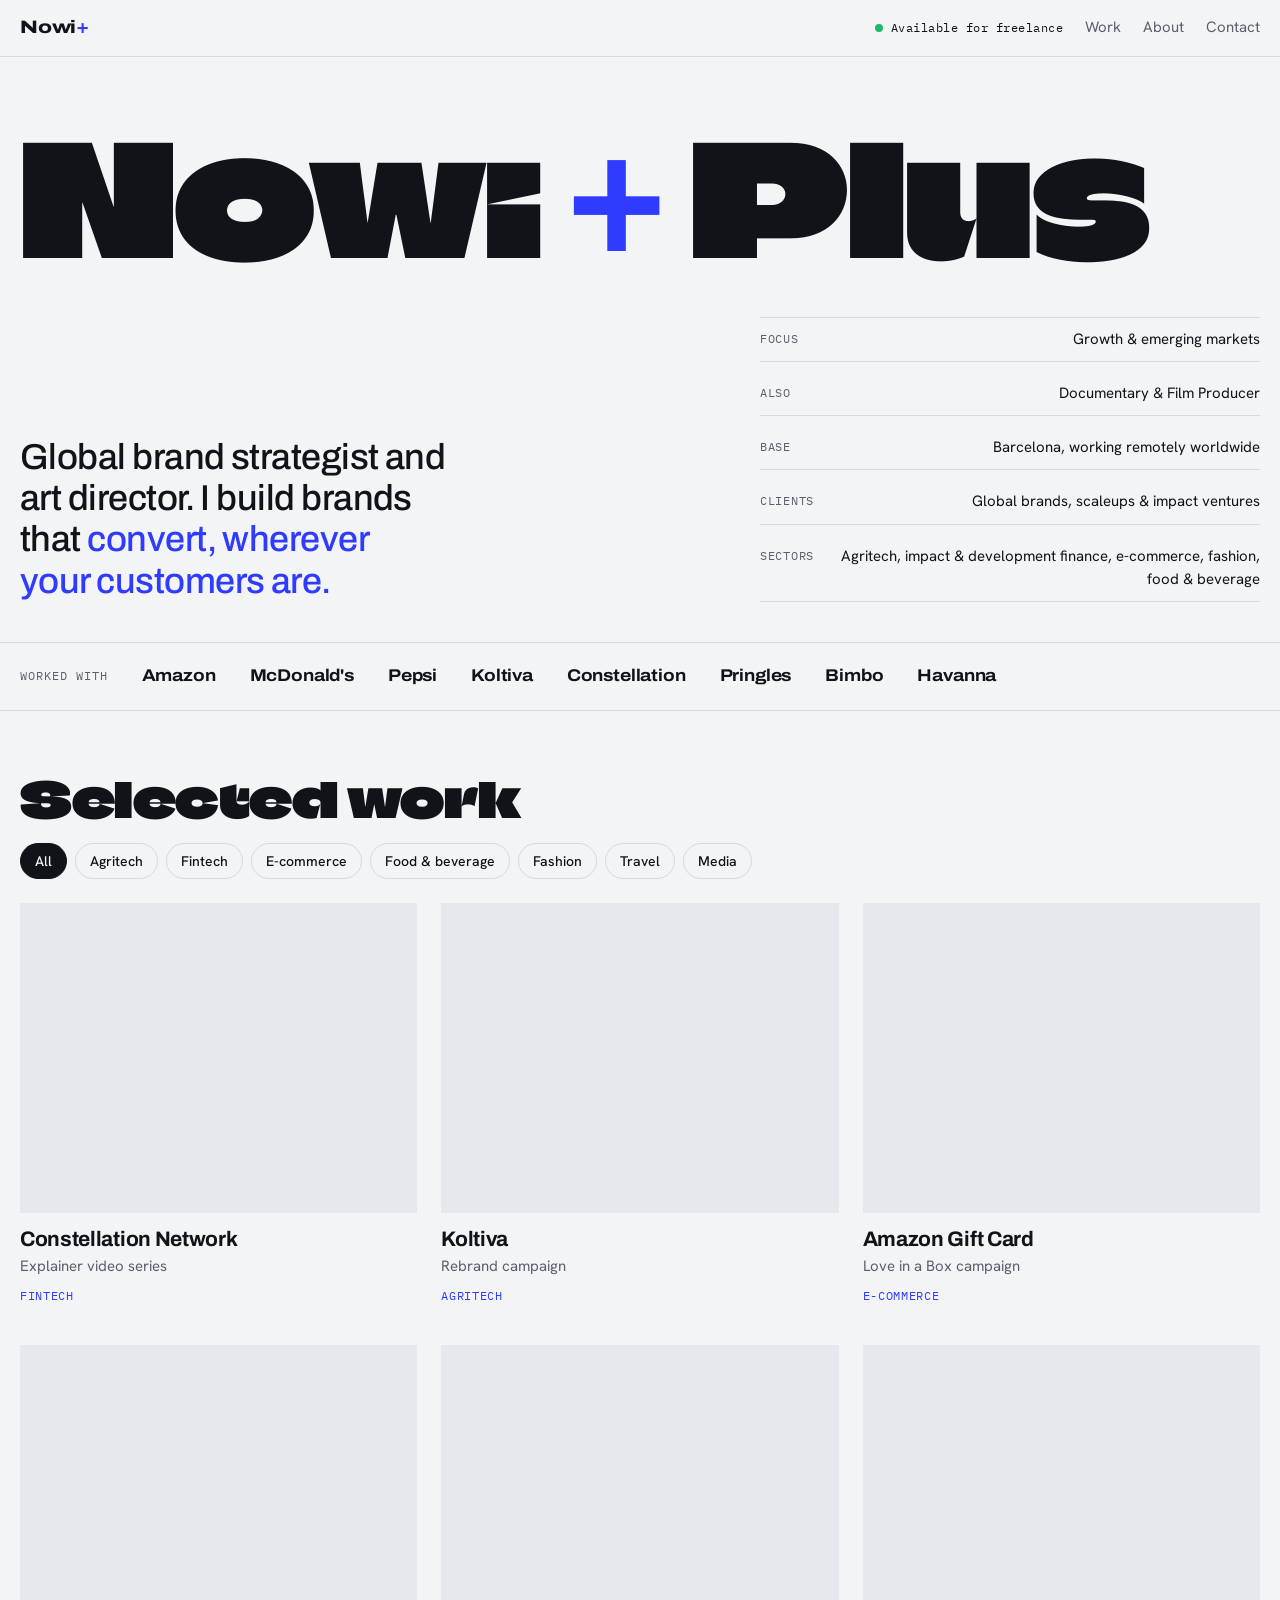
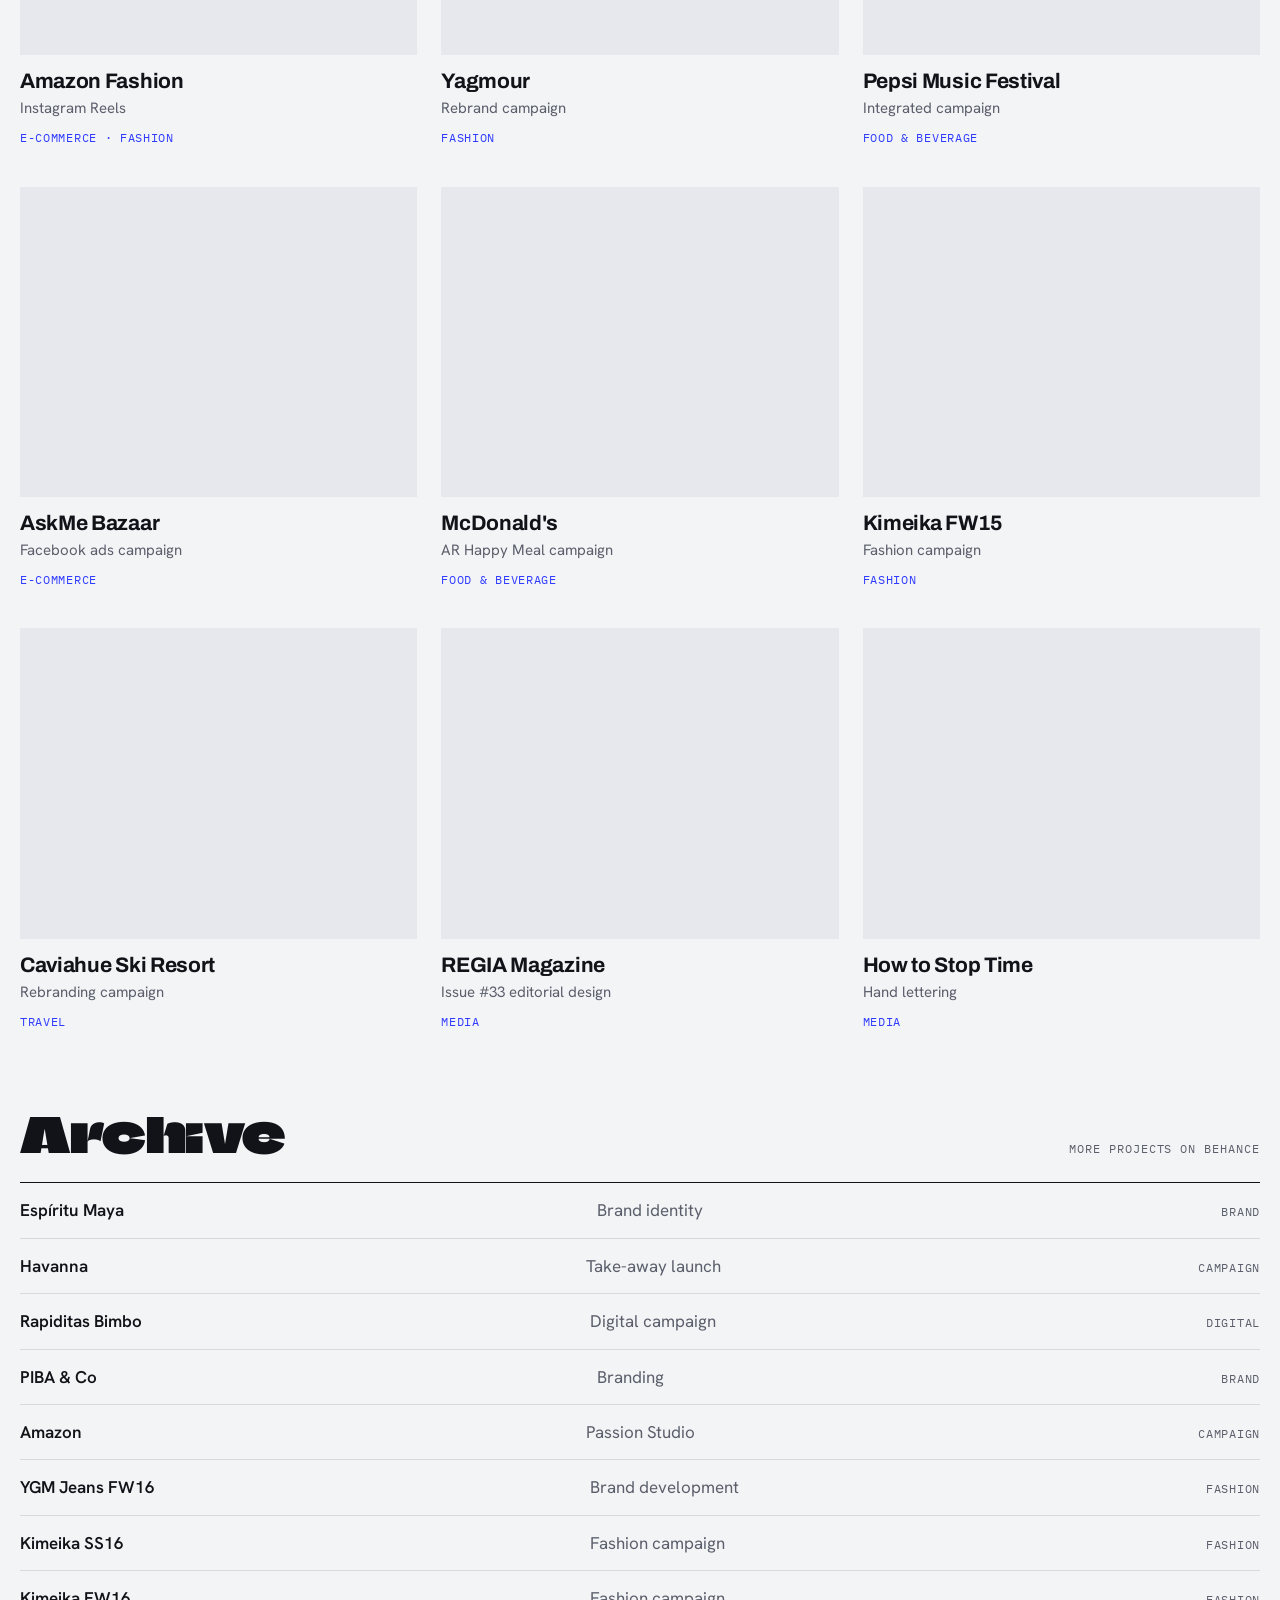
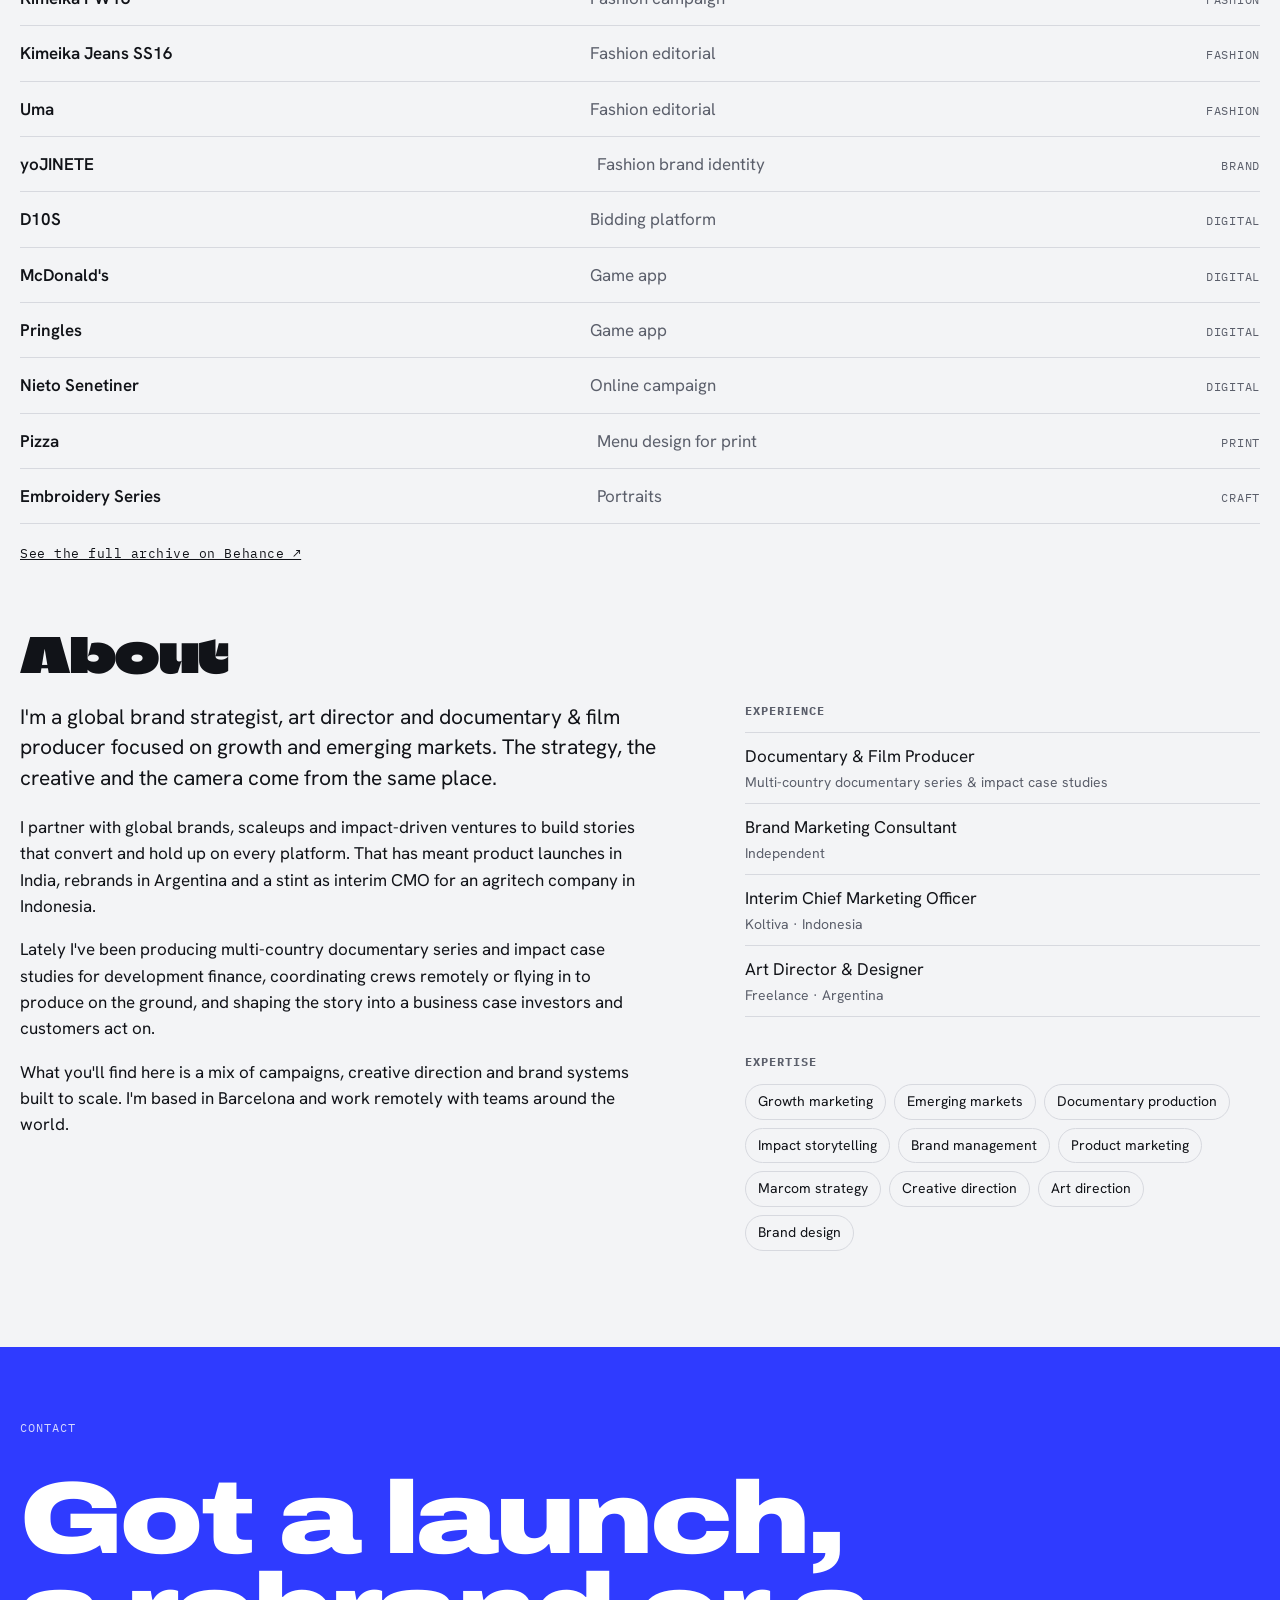
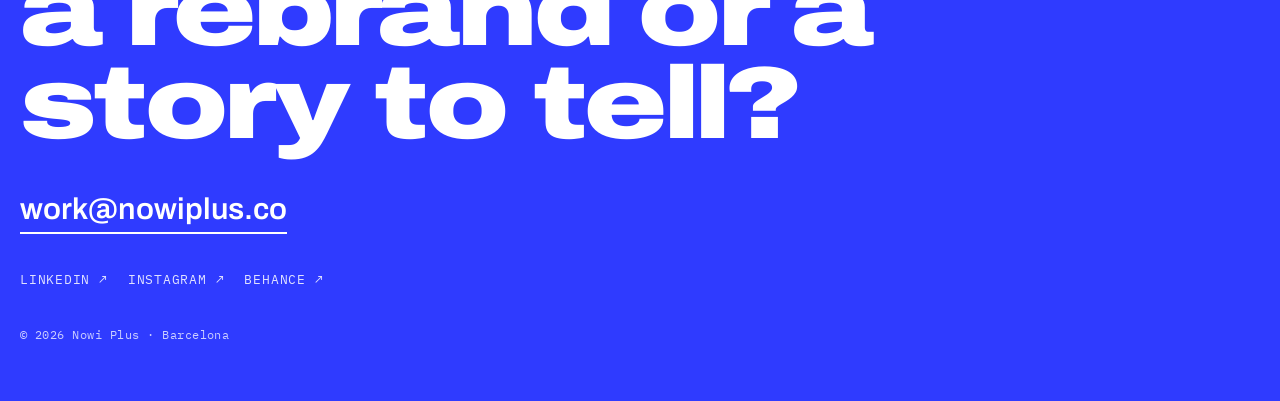
==== index.html @ 9b8ba712 "Add files via upload" ====
<!doctype html>
<html lang="en">
<head>
<meta charset="utf-8">
<meta name="viewport" content="width=device-width, initial-scale=1, viewport-fit=cover">
<title>Nowi Plus · Global Brand Strategist &amp; Art Director in Barcelona</title>
<meta name="description" content="Nowi Plus is a global brand strategist and art director based in Barcelona, building brands that convert in growth and emerging markets. Also a documentary and film producer, on location worldwide.">
<meta property="og:title" content="Nowi Plus · Global Brand Strategist &amp; Art Director">
<meta property="og:description" content="Global brand strategy and art direction. Brands that convert, wherever your customers are.">
<link rel="preconnect" href="https://fonts.googleapis.com">
<link rel="preconnect" href="https://fonts.gstatic.com" crossorigin>
<link rel="stylesheet" href="https://fonts.googleapis.com/css2?family=Archivo:wdth,wght@62..125,400..900&family=Climate+Crisis&family=Hanken+Grotesk:wght@400;500;600&family=IBM+Plex+Mono:wght@400;500&display=swap">
<style>
/* Layout: one wide column. Oversized expanded wordmark + plus sign as the single bold move; quiet grid of work below; archive as an index list. */
:root{
  --paper:#F3F4F6;
  --ink:#111318;
  --muted:#5B5F6B;
  --line:#D7D9DF;
  --tile:#E6E8ED;
  --accent:#2F3BFF;
  --on-accent:#FFFFFF;
  --f-hero:"Climate Crisis","Arial Black",Impact,sans-serif;
  --f-display:"Archivo","Arial Black",system-ui,sans-serif;
  --f-body:"Hanken Grotesk",system-ui,-apple-system,"Segoe UI",sans-serif;
  --f-mono:"IBM Plex Mono",ui-monospace,Menlo,Consolas,monospace;
  --wrap:1280px;
  color-scheme:light;
}
@media (prefers-color-scheme:dark){:root:not([data-theme="light"]){
  --paper:#0E0F13;--ink:#EDEEF2;--muted:#9A9EAA;--line:#2A2D36;--tile:#1A1C23;--accent:#8C95FF;--on-accent:#0E0F13;color-scheme:dark}}
:root[data-theme="dark"]{
  --paper:#0E0F13;--ink:#EDEEF2;--muted:#9A9EAA;--line:#2A2D36;--tile:#1A1C23;--accent:#8C95FF;--on-accent:#0E0F13;color-scheme:dark}

*{box-sizing:border-box}
html{scroll-behavior:smooth}
@media (prefers-reduced-motion:reduce){html{scroll-behavior:auto}*{transition:none!important;animation:none!important}}
body{margin:0;background:var(--paper);color:var(--ink);font-family:var(--f-body);font-size:17px;line-height:1.55;-webkit-font-smoothing:antialiased}
img{max-width:100%;display:block}
a{color:inherit}
a:focus-visible,button:focus-visible{outline:2px solid var(--accent);outline-offset:3px;border-radius:2px}
.wrap{max-width:var(--wrap);margin:0 auto;padding-left:max(20px,env(safe-area-inset-left,0px));padding-right:max(20px,env(safe-area-inset-right,0px))}
.label{font-family:var(--f-mono);font-size:12px;letter-spacing:.08em;text-transform:uppercase;color:var(--muted)}

/* header */
.top{position:sticky;top:0;z-index:20;background:var(--paper);border-bottom:1px solid var(--line)}
.top .wrap{display:flex;align-items:center;justify-content:space-between;gap:16px;padding-block:14px}
.mark{font-family:var(--f-display);font-variation-settings:"wdth" 125;font-weight:800;font-size:18px;text-decoration:none;letter-spacing:-.01em}
.mark span{color:var(--accent)}
.top nav{display:flex;gap:22px;align-items:center;font-size:15px}
.top nav a{text-decoration:none;color:var(--muted)}
.top nav a:hover{color:var(--ink)}
.avail{display:inline-flex;align-items:center;gap:8px;font-family:var(--f-mono);font-size:12px;letter-spacing:.04em;color:var(--ink)}
.avail::before{content:"";width:8px;height:8px;border-radius:50%;background:#1FB76A}
@media (max-width:640px){.top nav a.hide-s{display:none}.avail{display:none}}

/* hero */
.hero .wrap{padding-block:56px 40px;display:grid;gap:36px}
.name{margin:0;font-family:var(--f-hero);font-weight:400;line-height:.95;letter-spacing:-.01em;font-size:clamp(48px,12vw,170px);display:flex;align-items:center;flex-wrap:wrap;column-gap:.12em}
.name .plus{color:var(--accent);font-family:var(--f-display);font-variation-settings:"wdth" 100;font-weight:700;transform:translateY(-.02em);display:inline-block;font-size:1.15em}
.hero-row{display:grid;grid-template-columns:1.4fr 1fr;gap:40px;align-items:end}
.thesis{margin:0;font-family:var(--f-display);font-variation-settings:"wdth" 100;font-weight:500;font-size:clamp(24px,3vw,36px);line-height:1.15;letter-spacing:-.015em;text-wrap:balance;max-width:26ch}
.thesis em{font-style:normal;color:var(--accent)}
.facts{display:grid;gap:10px;margin:0;padding:0;list-style:none;border-top:1px solid var(--line)}
.facts li{display:flex;justify-content:space-between;gap:16px;padding-top:10px;border-bottom:1px solid var(--line);padding-bottom:10px;font-size:15px}
.facts li span:first-child{font-family:var(--f-mono);font-size:12px;letter-spacing:.06em;text-transform:uppercase;color:var(--muted);padding-top:2px}
.facts li span:last-child{text-align:right}
@media (max-width:820px){.hero-row{grid-template-columns:1fr}}

/* clients strip */
.clients{border-block:1px solid var(--line)}
.clients .wrap{display:flex;flex-wrap:wrap;gap:10px 34px;align-items:center;padding-block:20px}
.clients b{font-family:var(--f-display);font-variation-settings:"wdth" 112;font-weight:700;font-size:17px;letter-spacing:-.01em}

/* section heads */
section{scroll-margin-top:70px}
.sec-head{display:flex;justify-content:space-between;align-items:end;gap:20px;flex-wrap:wrap;padding-block:64px 24px}
.sec-head h2{margin:0;font-family:var(--f-hero);font-weight:400;font-size:clamp(28px,4.2vw,48px);letter-spacing:-.01em;line-height:1}

/* filters */
.filters{display:flex;flex-wrap:wrap;gap:8px}
.filters button{font:500 14px/1 var(--f-body);padding:10px 14px;border-radius:999px;border:1px solid var(--line);background:transparent;color:var(--ink);cursor:pointer}
.filters button:hover{border-color:var(--ink)}
.filters button[aria-pressed="true"]{background:var(--ink);color:var(--paper);border-color:var(--ink)}

/* grid */
.grid{display:grid;grid-template-columns:repeat(3,minmax(0,1fr));gap:40px 24px;padding-bottom:16px}
@media (max-width:980px){.grid{grid-template-columns:repeat(2,minmax(0,1fr))}}
@media (max-width:560px){.grid{grid-template-columns:1fr}}
.card{text-decoration:none;display:grid;gap:14px;min-width:0}
.thumb{position:relative;aspect-ratio:404/316;max-width:100%;background:var(--tile);overflow:hidden}
.thumb img{width:100%;height:100%;object-fit:cover;transition:transform .5s cubic-bezier(.2,.7,.2,1)}
.card:hover .thumb img{transform:scale(1.035)}
.thumb.noimg img{display:none}
.thumb .go{position:absolute;top:12px;right:12px;width:38px;height:38px;border-radius:50%;background:var(--accent);color:var(--on-accent);display:grid;place-items:center;font-size:22px;font-weight:600;opacity:0;transform:scale(.8);transition:opacity .25s,transform .25s}
.card:hover .go,.card:focus-visible .go{opacity:1;transform:scale(1)}
.meta{display:grid;gap:4px}
.meta .client{font-family:var(--f-display);font-variation-settings:"wdth" 100;font-weight:700;font-size:21px;letter-spacing:-.015em;line-height:1.15}
.meta .what{color:var(--muted);font-size:15px}
.meta .tags{font-family:var(--f-mono);font-size:11.5px;letter-spacing:.06em;text-transform:uppercase;color:var(--accent);margin-top:4px}

/* archive */
.archive{list-style:none;margin:0;padding:0;border-top:1px solid var(--ink)}
.archive li a{display:grid;grid-template-columns:minmax(0,1.2fr) minmax(0,1.3fr) auto;gap:16px;align-items:baseline;padding:14px 0;border-bottom:1px solid var(--line);text-decoration:none}
.archive li a:hover{color:var(--accent)}
.archive .c{font-weight:600}
.archive .w{color:var(--muted)}
.archive li a:hover .w{color:inherit}
.archive .d{font-family:var(--f-mono);font-size:12px;letter-spacing:.06em;text-transform:uppercase;color:var(--muted);text-align:right}
@media (max-width:640px){.archive li a{grid-template-columns:1fr auto}.archive .w{grid-column:1/-1;grid-row:2;font-size:15px}}
.more{display:inline-block;margin-top:20px;font-family:var(--f-mono);font-size:13px;letter-spacing:.04em}

/* about */
.about-grid{display:grid;grid-template-columns:1.3fr 1fr;gap:56px;padding-bottom:24px}
.about-grid p{margin:0 0 1em;max-width:62ch}
.about-grid p.lead{font-size:21px;line-height:1.45}
.about-grid h3{margin:0 0 12px}
.list{list-style:none;margin:0 0 36px;padding:0;border-top:1px solid var(--line)}
.list li{padding:10px 0;border-bottom:1px solid var(--line);display:grid;gap:2px}
.list li small{color:var(--muted);font-size:14px}
.chips{display:flex;flex-wrap:wrap;gap:8px;margin:0;padding:0;list-style:none}
.chips li{border:1px solid var(--line);border-radius:999px;padding:6px 12px;font-size:14px}
@media (max-width:820px){.about-grid{grid-template-columns:1fr;gap:32px}}

/* contact */
.contact{margin-top:72px;background:var(--accent);color:var(--on-accent)}
.contact .wrap{padding-block:72px 56px;display:grid;gap:36px}
.contact h2{margin:0;font-family:var(--f-display);font-variation-settings:"wdth" 125;font-weight:900;font-size:clamp(40px,8vw,112px);line-height:.9;letter-spacing:-.035em;text-wrap:balance}
.contact .row{display:flex;flex-wrap:wrap;gap:12px 28px;align-items:center}
.contact .email{font-family:var(--f-display);font-variation-settings:"wdth" 100;font-weight:600;font-size:clamp(20px,2.6vw,30px);text-decoration:none;border-bottom:2px solid currentColor;overflow-wrap:anywhere}
.contact .social{display:flex;gap:20px;flex-wrap:wrap;font-family:var(--f-mono);font-size:13px;letter-spacing:.06em;text-transform:uppercase}
.contact .social a{text-decoration:none;opacity:.85}
.contact .social a:hover{opacity:1;text-decoration:underline}
.contact small{font-family:var(--f-mono);font-size:12px;letter-spacing:.04em;opacity:.75}
</style>
</head>
<body>

<header class="top">
  <div class="wrap">
    <a class="mark" href="#">Nowi<span>+</span></a>
    <nav aria-label="Main">
      <span class="avail">Available for freelance</span>
      <a href="#work">Work</a>
      <a href="#about" class="hide-s">About</a>
      <a href="#contact">Contact</a>
    </nav>
  </div>
</header>

<main>
  <section class="hero">
    <div class="wrap">
      <h1 class="name">Nowi <span class="plus" aria-hidden="true">+</span><span>Plus</span></h1>
      <div class="hero-row">
        <p class="thesis">Global brand strategist and art director. I build brands that <em>convert, wherever your customers are.</em></p>
        <ul class="facts">
          <li><span>Focus</span><span>Growth &amp; emerging markets</span></li>
          <li><span>Also</span><span>Documentary &amp; Film Producer</span></li>
          <li><span>Base</span><span>Barcelona, working remotely worldwide</span></li>
          <li><span>Clients</span><span>Global brands, scaleups &amp; impact ventures</span></li>
          <li><span>Sectors</span><span>Agritech, impact &amp; development finance, e-commerce, fashion, food &amp; beverage</span></li>
        </ul>
      </div>
    </div>
  </section>

  <div class="clients" aria-label="Selected clients">
    <div class="wrap">
      <span class="label">Worked with</span>
      <b>Amazon</b><b>McDonald's</b><b>Pepsi</b><b>Koltiva</b><b>Constellation</b><b>Pringles</b><b>Bimbo</b><b>Havanna</b>
    </div>
  </div>

  <section id="work">
    <div class="wrap">
      <div class="sec-head">
        <h2>Selected work</h2>
        <div class="filters" role="group" aria-label="Filter projects by sector" id="filters"></div>
      </div>
      <div class="grid" id="grid"></div>

      <div class="sec-head"><h2>Archive</h2><span class="label">More projects on Behance</span></div>
      <ul class="archive" id="archive"></ul>
      <a class="more" href="https://www.behance.net/nowiplus" target="_blank" rel="noopener">See the full archive on Behance ↗</a>
    </div>
  </section>

  <section id="about">
    <div class="wrap">
      <div class="sec-head"><h2>About</h2></div>
      <div class="about-grid">
        <div>
          <p class="lead">I'm a global brand strategist, art director and documentary &amp; film producer focused on growth and emerging markets. The strategy, the creative and the camera come from the same place.</p>
          <p>I partner with global brands, scaleups and impact-driven ventures to build stories that convert and hold up on every platform. That has meant product launches in India, rebrands in Argentina and a stint as interim CMO for an agritech company in Indonesia.</p>
          <p>Lately I've been producing multi-country documentary series and impact case studies for development finance, coordinating crews remotely or flying in to produce on the ground, and shaping the story into a business case investors and customers act on.</p>
          <p>What you'll find here is a mix of campaigns, creative direction and brand systems built to scale. I'm based in Barcelona and work remotely with teams around the world.</p>
        </div>
        <div>
          <h3 class="label">Experience</h3>
          <ul class="list">
            <li>Documentary &amp; Film Producer<small>Multi-country documentary series &amp; impact case studies</small></li>
            <li>Brand Marketing Consultant<small>Independent</small></li>
            <li>Interim Chief Marketing Officer<small>Koltiva · Indonesia</small></li>
            <li>Art Director &amp; Designer<small>Freelance · Argentina</small></li>
          </ul>
          <h3 class="label">Expertise</h3>
          <ul class="chips">
            <li>Growth marketing</li><li>Emerging markets</li><li>Documentary production</li><li>Impact storytelling</li><li>Brand management</li><li>Product marketing</li><li>Marcom strategy</li><li>Creative direction</li><li>Art direction</li><li>Brand design</li>
          </ul>
        </div>
      </div>
    </div>
  </section>
</main>

<footer class="contact" id="contact">
  <div class="wrap">
    <span class="label" style="color:inherit;opacity:.8">Contact</span>
    <h2>Got a launch, a rebrand or a story to tell?</h2>
    <div class="row">
      <a class="email" href="mailto:work@nowiplus.co">work@nowiplus.co</a>
    </div>
    <div class="social">
      <a href="https://www.linkedin.com/in/nowiplus/" target="_blank" rel="noopener">LinkedIn ↗</a>
      <a href="https://instagram.com/nowiplus" target="_blank" rel="noopener">Instagram ↗</a>
      <a href="https://www.behance.net/nowiplus" target="_blank" rel="noopener">Behance ↗</a>
    </div>
    <small>© <span id="yr">2026</span> Nowi Plus · Barcelona</small>
  </div>
</footer>

<script>
// Covers are loaded from Behance's CDN. To self-host, save each image into /images and set img: "images/filename.jpg".
const CDN = "https://mir-s3-cdn-cf.behance.net/projects/";
const BH  = "https://www.behance.net/gallery/";

const featured = [
  {client:"Constellation Network", what:"Explainer video series", tags:["Fintech"], img:"dda7aa220164065.Y3JvcCw5MzYsNzMyLDM3Mywy.png", url:"220164065/Constellation-Network-Explainer-Videos"},
  {client:"Koltiva", what:"Rebrand campaign", tags:["Agritech"], img:"dc02d4214446727.Y3JvcCw4MjYsNjQ2LDUwMywyMg.png", url:"214446727/KOLTIVA-Rebrand-Campaign"},
  {client:"Amazon Gift Card", what:"Love in a Box campaign", tags:["E-commerce"], img:"50140869076147.Y3JvcCw4MDgsNjMyLDk2LDA.png", url:"69076147/Amazon-Gift-Card-Love-in-a-Box"},
  {client:"Amazon Fashion", what:"Instagram Reels", tags:["E-commerce","Fashion"], img:"e6b84775004787.Y3JvcCwxMjc4LDEwMDAsMTEwLDA.jpg", url:"75004787/Amazon-Fashion-Instagram-Reels"},
  {client:"Yagmour", what:"Rebrand campaign", tags:["Fashion"], img:"c3fba834214649.Y3JvcCwzNzM3LDI5MjUsMCww.jpg", url:"34214649/Yagmour-Rebrand-Campaign"},
  {client:"Pepsi Music Festival", what:"Integrated campaign", tags:["Food & beverage"], img:"e0906415944023.Y3JvcCw1OTQsNDY1LDE0LDc.jpg", url:"15944023/Pepsi-Music-Festival-Integrated-Campaign"},
  {client:"AskMe Bazaar", what:"Facebook ads campaign", tags:["E-commerce"], img:"87779540823755.Y3JvcCwxMDI2LDgwMywwLDkz.png", url:"40823755/AskMe-Bazaar-Facebook-Ads-Campaign"},
  {client:"McDonald's", what:"AR Happy Meal campaign", tags:["Food & beverage"], img:"5f19cf24284501.Y3JvcCw1MDEsMzkyLDAsNDk.png", url:"24284501/McDonalds-AR-Happy-Meal-Campaign"},
  {client:"Kimeika FW15", what:"Fashion campaign", tags:["Fashion"], img:"fdc05924778597.Y3JvcCw0MDQsMzE2LDAsMA.png", url:"24778597/Kimeika-FW15-Fashion-Campaign"},
  {client:"Caviahue Ski Resort", what:"Rebranding campaign", tags:["Travel"], img:"15940473.548a47460303f.png", url:"15940473/Caviahue-Ski-Resort-Rebranding-Campaign"},
  {client:"REGIA Magazine", what:"Issue #33 editorial design", tags:["Media"], img:"dcbced91714473.Y3JvcCwxMzg3LDEwODQsMCww.png", url:"91714473/REGIA-Mag-Issue-33"},
  {client:"How to Stop Time", what:"Hand lettering", tags:["Media"], img:"5dbde029119707.Y3JvcCw0MDQsMzE2LDAsMA.jpg", url:"29119707/How-to-Stop-Time-Lettering"}
];

const archive = [
  {c:"Espíritu Maya", w:"Brand identity", d:"Brand", url:"24145963/Espiritu-Maya-Brand-Identity"},
  {c:"Havanna", w:"Take-away launch", d:"Campaign", url:"15945191/Havanna-Take-away-Launch"},
  {c:"Rapiditas Bimbo", w:"Digital campaign", d:"Digital", url:"15939681/Rapiditas-Bimbo-Digital-Campaign"},
  {c:"PIBA & Co", w:"Branding", d:"Brand", url:"15991927/PIBA-Co-Branding"},
  {c:"Amazon", w:"Passion Studio", d:"Campaign", url:"75004983/Amazon-Passion-Studio"},
  {c:"YGM Jeans FW16", w:"Brand development", d:"Fashion", url:"91776673/YGM-Jeans-FW16-Brand-Development"},
  {c:"Kimeika SS16", w:"Fashion campaign", d:"Fashion", url:"91773557/Kimeika-SS16-Fashion-Campaign"},
  {c:"Kimeika FW16", w:"Fashion campaign", d:"Fashion", url:"91770305/Kimeika-FW16-Fashion-Campaign"},
  {c:"Kimeika Jeans SS16", w:"Fashion editorial", d:"Fashion", url:"91771201/Kimeika-Jeans-SS16-Fashion-Editorial"},
  {c:"Uma", w:"Fashion editorial", d:"Fashion", url:"24292869/Uma-Fashion-Editorial"},
  {c:"yoJINETE", w:"Fashion brand identity", d:"Brand", url:"13355263/yoJINETE-Fashion-Brand-Identity"},
  {c:"D10S", w:"Bidding platform", d:"Digital", url:"24140893/D10S-Bidding-Platform"},
  {c:"McDonald's", w:"Game app", d:"Digital", url:"24288673/McDonalds-Game-App"},
  {c:"Pringles", w:"Game app", d:"Digital", url:"24291385/Pringles-Game-App"},
  {c:"Nieto Senetiner", w:"Online campaign", d:"Digital", url:"15943507/Nieto-Senetiner-Online-Campaign"},
  {c:"Pizza", w:"Menu design for print", d:"Print", url:"29119297/Pizza-Menu-Design-for-Print"},
  {c:"Embroidery Series", w:"Portraits", d:"Craft", url:"5149241/Embroidery-Series-Portraits"}
];

const grid = document.getElementById("grid");
const esc = s => s.replace(/[&<>"]/g, ch => ({"&":"&amp;","<":"&lt;",">":"&gt;",'"':"&quot;"}[ch]));

function card(p){
  const a = document.createElement("a");
  a.className = "card";
  a.href = BH + p.url;
  a.target = "_blank"; a.rel = "noopener";
  a.dataset.tags = p.tags.join("|");
  const src = p.img.startsWith("images/") ? p.img : CDN + "808/" + p.img;
  a.innerHTML =
    '<div class="thumb"><img loading="lazy" alt="'+esc(p.client+" · "+p.what)+'" src="'+src+'">' +
    '<span class="go" aria-hidden="true">+</span></div>' +
    '<div class="meta"><span class="client">'+esc(p.client)+'</span><span class="what">'+esc(p.what)+'</span>' +
    '<span class="tags">'+p.tags.map(esc).join(" · ")+'</span></div>';
  const img = a.querySelector("img");
  img.addEventListener("error", () => {
    // try the smaller Behance size, then fall back to a type tile
    if (img.src.includes("/808/")) img.src = img.src.replace("/808/","/404/");
    else img.parentElement.classList.add("noimg");
  });
  return a;
}
featured.forEach(p => grid.appendChild(card(p)));

const order = ["Agritech","Fintech","E-commerce","Food & beverage","Fashion","Travel","Media"];
const cats = ["All", ...order.filter(c => featured.some(p => p.tags.includes(c)))];
const filters = document.getElementById("filters");
cats.forEach((c,i) => {
  const b = document.createElement("button");
  b.type = "button"; b.textContent = c; b.id = "f-"+c.toLowerCase().replace(/[^a-z0-9]+/g,"-");
  b.setAttribute("aria-pressed", i===0 ? "true" : "false");
  b.addEventListener("click", () => {
    filters.querySelectorAll("button").forEach(x => x.setAttribute("aria-pressed","false"));
    b.setAttribute("aria-pressed","true");
    grid.querySelectorAll(".card").forEach(el => {
      el.hidden = !(c==="All" || el.dataset.tags.split("|").includes(c));
    });
  });
  filters.appendChild(b);
});

const ul = document.getElementById("archive");
archive.forEach(p => {
  const li = document.createElement("li");
  li.innerHTML = '<a href="'+BH+p.url+'" target="_blank" rel="noopener"><span class="c">'+esc(p.c)+'</span><span class="w">'+esc(p.w)+'</span><span class="d">'+esc(p.d)+'</span></a>';
  ul.appendChild(li);
});

document.getElementById("yr").textContent = new Date().getFullYear();
</script>
</body>
</html>
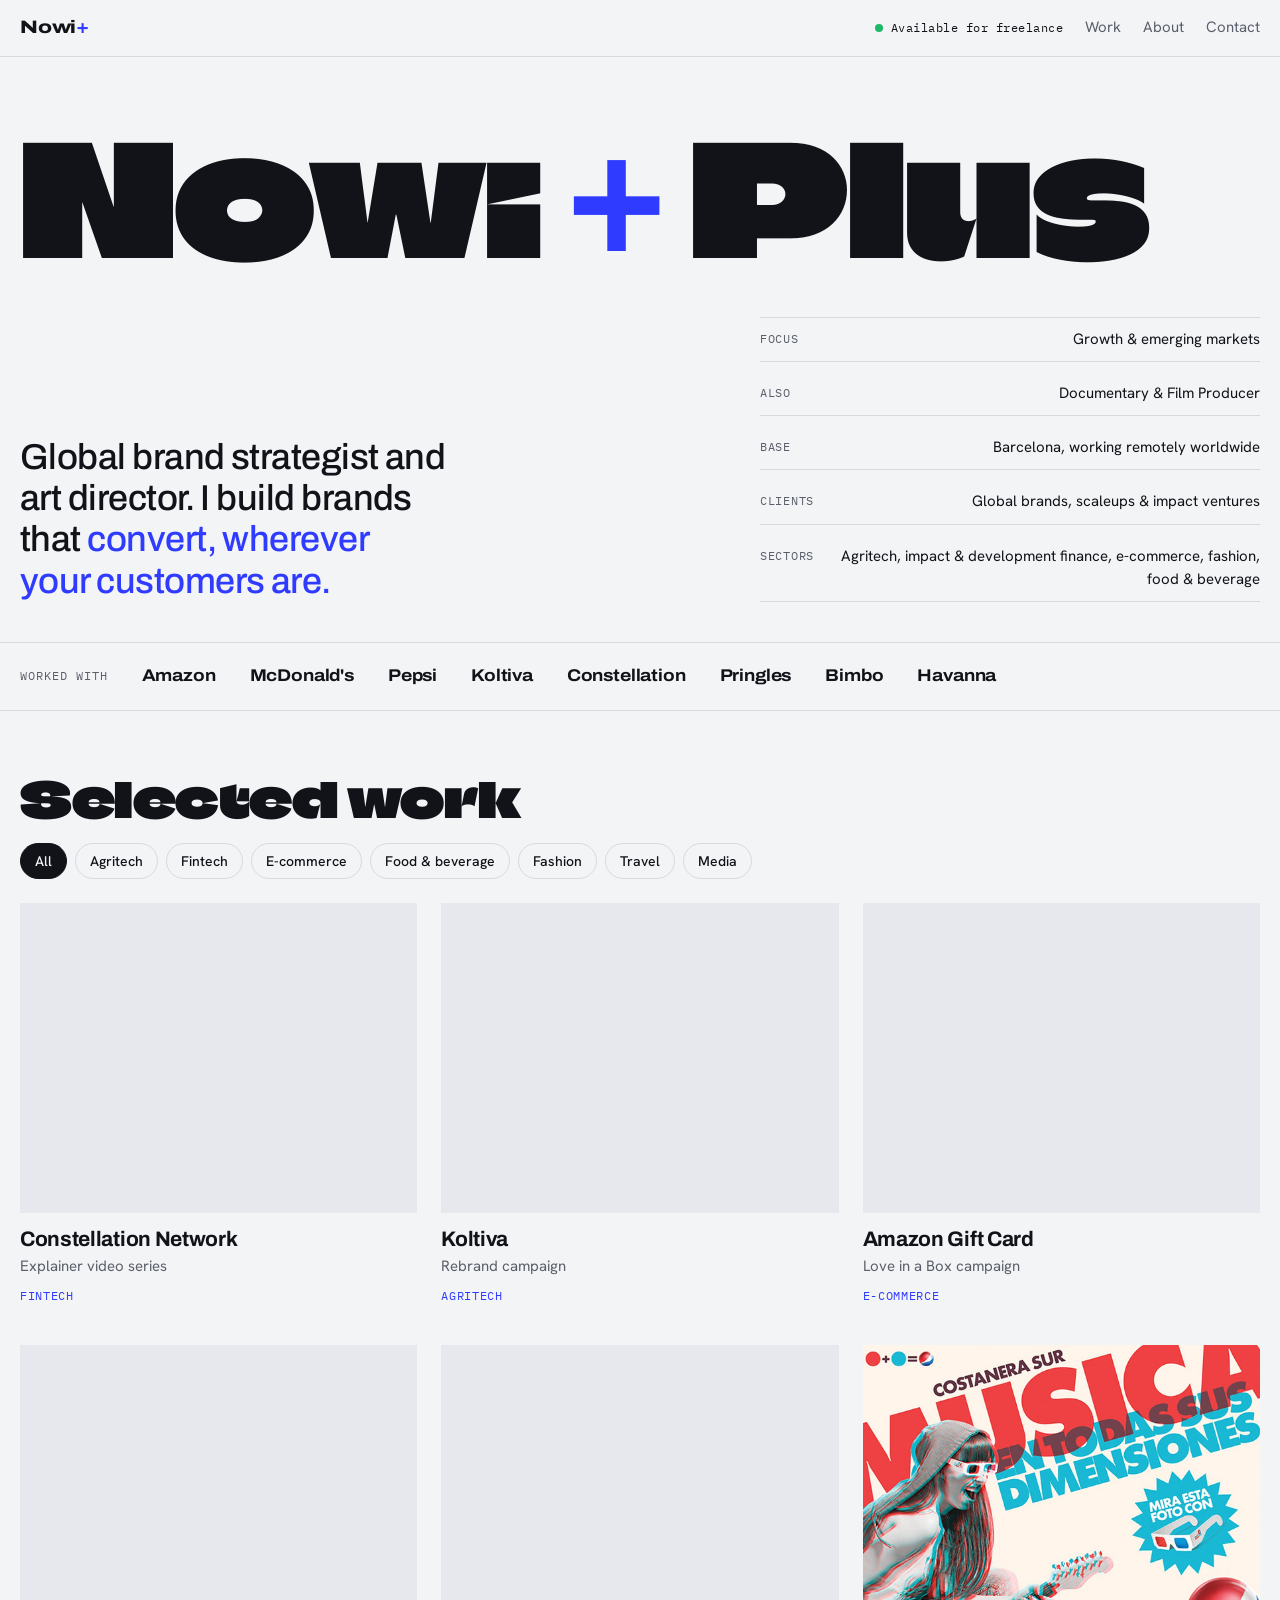
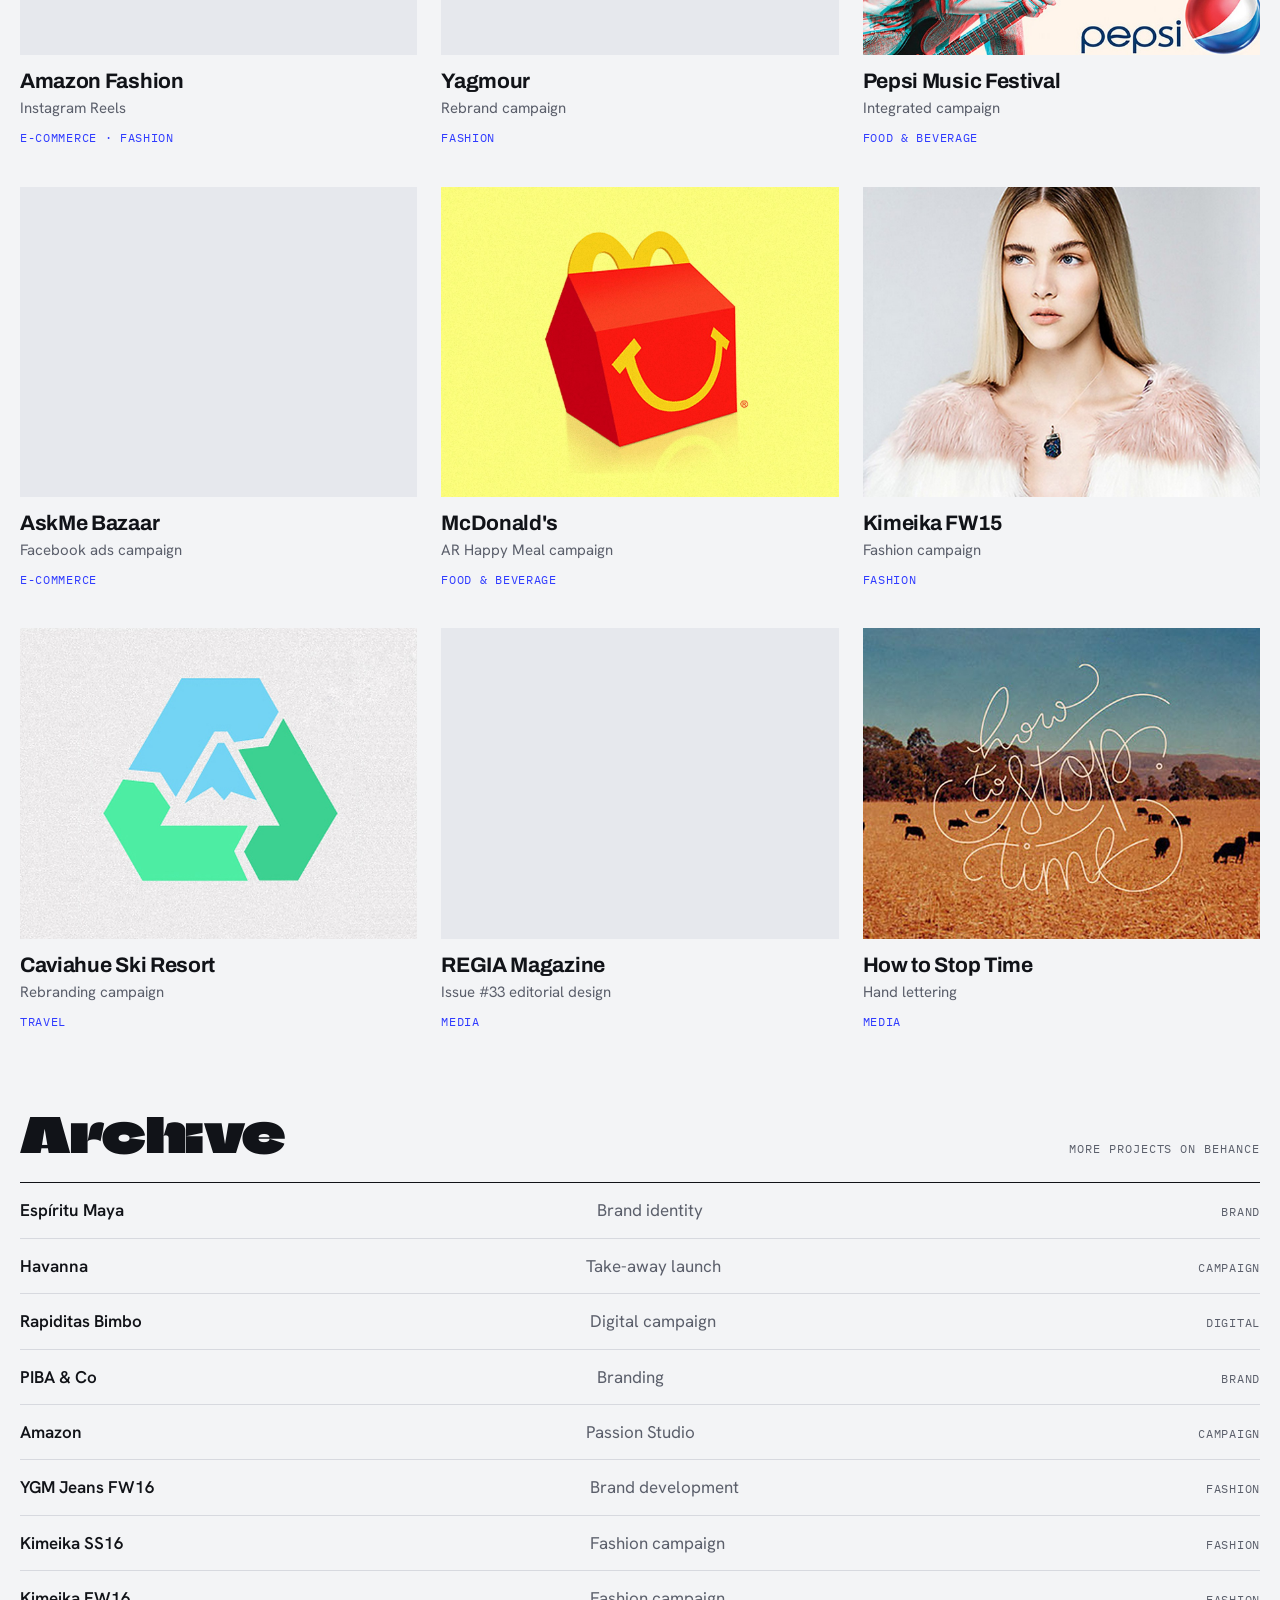
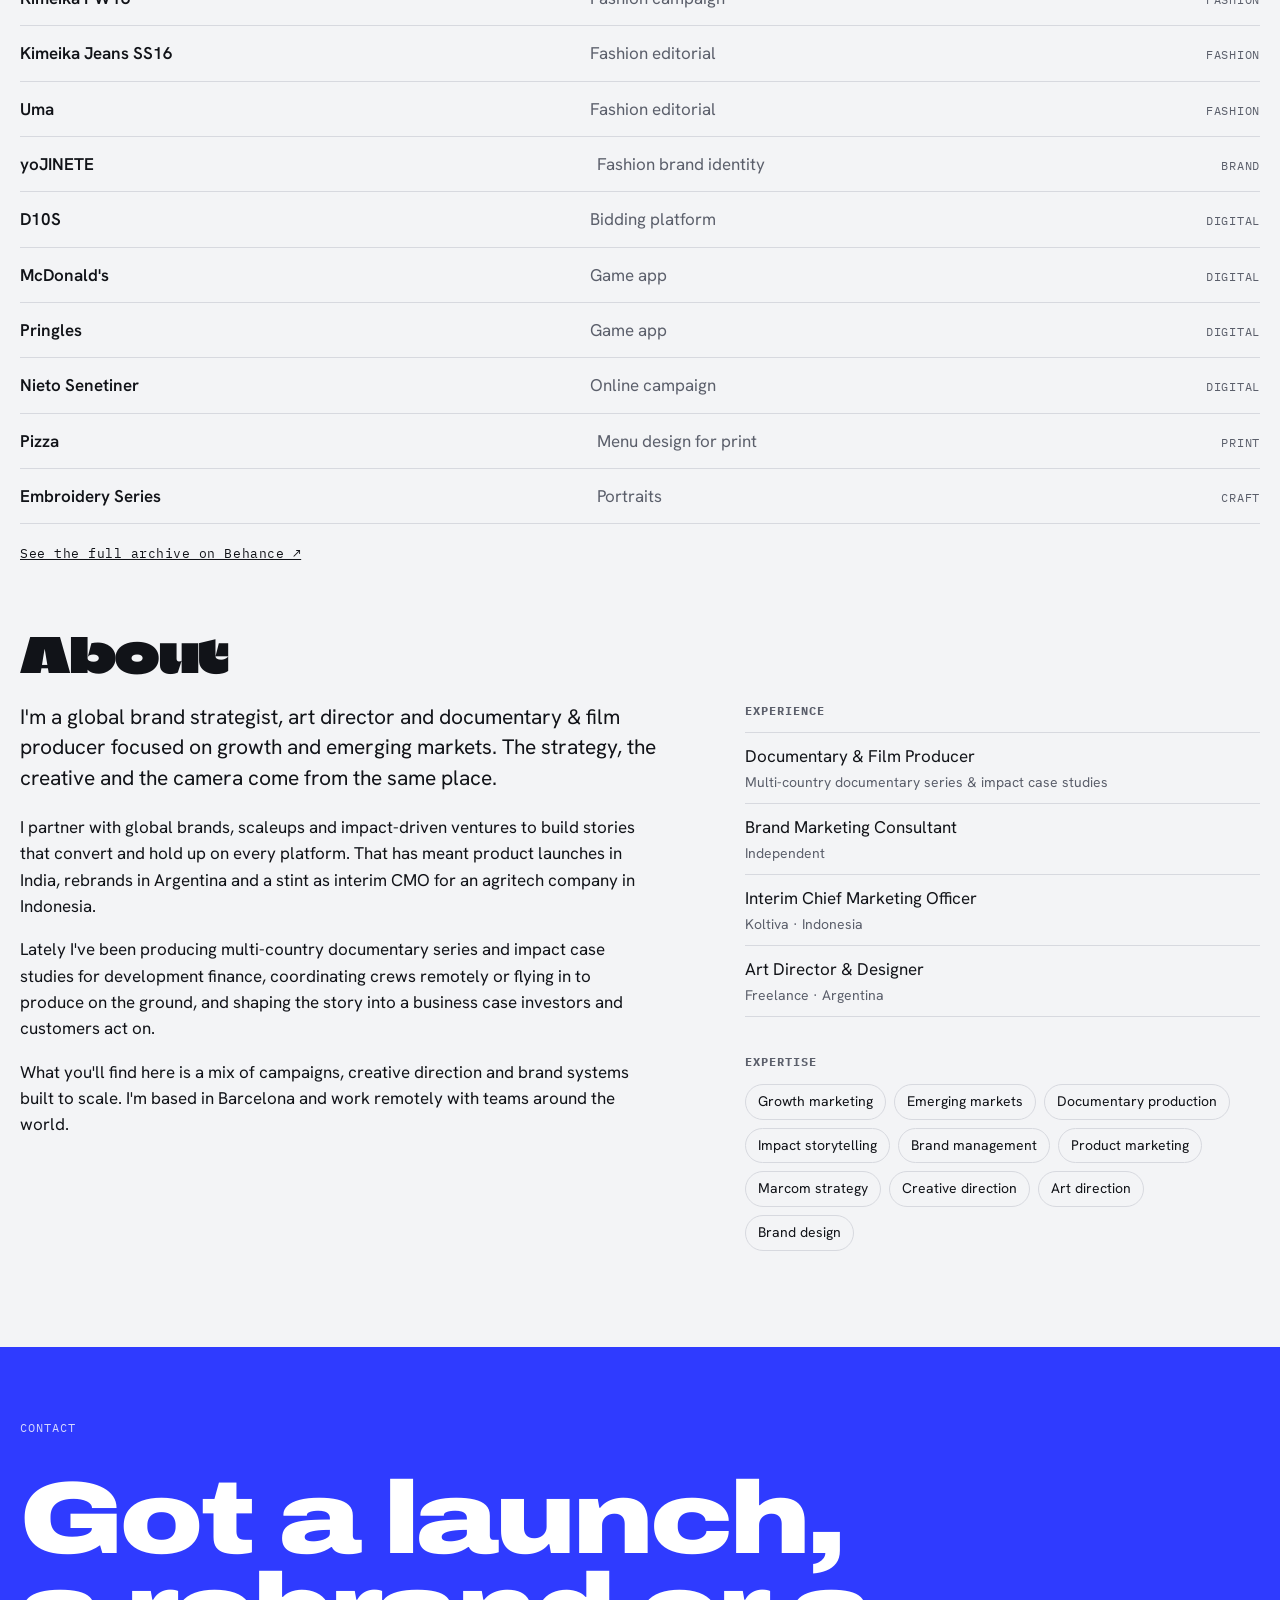
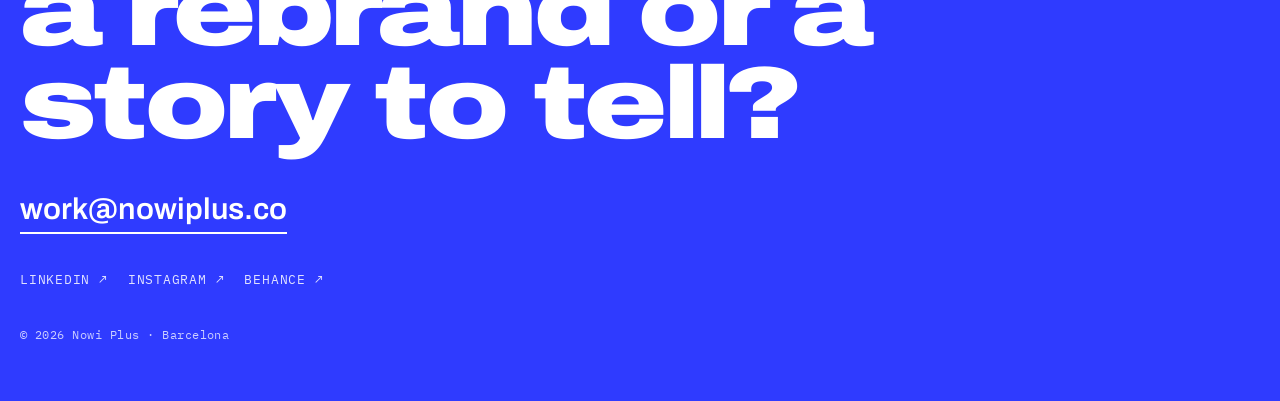
==== commit 3f3e2ec1: "Fix blank thumbnails: use enlarged local covers for five projects Behance returns a blank 808x808 pl" ====
--- a/index.html
+++ b/index.html
@@ -241,13 +241,13 @@
   {client:"Amazon Gift Card", what:"Love in a Box campaign", tags:["E-commerce"], img:"50140869076147.Y3JvcCw4MDgsNjMyLDk2LDA.png", url:"69076147/Amazon-Gift-Card-Love-in-a-Box"},
   {client:"Amazon Fashion", what:"Instagram Reels", tags:["E-commerce","Fashion"], img:"e6b84775004787.Y3JvcCwxMjc4LDEwMDAsMTEwLDA.jpg", url:"75004787/Amazon-Fashion-Instagram-Reels"},
   {client:"Yagmour", what:"Rebrand campaign", tags:["Fashion"], img:"c3fba834214649.Y3JvcCwzNzM3LDI5MjUsMCww.jpg", url:"34214649/Yagmour-Rebrand-Campaign"},
-  {client:"Pepsi Music Festival", what:"Integrated campaign", tags:["Food & beverage"], img:"e0906415944023.Y3JvcCw1OTQsNDY1LDE0LDc.jpg", url:"15944023/Pepsi-Music-Festival-Integrated-Campaign"},
+  {client:"Pepsi Music Festival", what:"Integrated campaign", tags:["Food & beverage"], img:"images/pepsi-music-festival.jpg", url:"15944023/Pepsi-Music-Festival-Integrated-Campaign"},
   {client:"AskMe Bazaar", what:"Facebook ads campaign", tags:["E-commerce"], img:"87779540823755.Y3JvcCwxMDI2LDgwMywwLDkz.png", url:"40823755/AskMe-Bazaar-Facebook-Ads-Campaign"},
-  {client:"McDonald's", what:"AR Happy Meal campaign", tags:["Food & beverage"], img:"5f19cf24284501.Y3JvcCw1MDEsMzkyLDAsNDk.png", url:"24284501/McDonalds-AR-Happy-Meal-Campaign"},
-  {client:"Kimeika FW15", what:"Fashion campaign", tags:["Fashion"], img:"fdc05924778597.Y3JvcCw0MDQsMzE2LDAsMA.png", url:"24778597/Kimeika-FW15-Fashion-Campaign"},
-  {client:"Caviahue Ski Resort", what:"Rebranding campaign", tags:["Travel"], img:"15940473.548a47460303f.png", url:"15940473/Caviahue-Ski-Resort-Rebranding-Campaign"},
+  {client:"McDonald's", what:"AR Happy Meal campaign", tags:["Food & beverage"], img:"images/mcdonalds-ar-happy-meal.jpg", url:"24284501/McDonalds-AR-Happy-Meal-Campaign"},
+  {client:"Kimeika FW15", what:"Fashion campaign", tags:["Fashion"], img:"images/kimeika-fw15.jpg", url:"24778597/Kimeika-FW15-Fashion-Campaign"},
+  {client:"Caviahue Ski Resort", what:"Rebranding campaign", tags:["Travel"], img:"images/caviahue-ski-resort.jpg", url:"15940473/Caviahue-Ski-Resort-Rebranding-Campaign"},
   {client:"REGIA Magazine", what:"Issue #33 editorial design", tags:["Media"], img:"dcbced91714473.Y3JvcCwxMzg3LDEwODQsMCww.png", url:"91714473/REGIA-Mag-Issue-33"},
-  {client:"How to Stop Time", what:"Hand lettering", tags:["Media"], img:"5dbde029119707.Y3JvcCw0MDQsMzE2LDAsMA.jpg", url:"29119707/How-to-Stop-Time-Lettering"}
+  {client:"How to Stop Time", what:"Hand lettering", tags:["Media"], img:"images/how-to-stop-time.jpg", url:"29119707/How-to-Stop-Time-Lettering"}
 ];
 
 const archive = [
@@ -286,6 +286,10 @@
     '<div class="meta"><span class="client">'+esc(p.client)+'</span><span class="what">'+esc(p.what)+'</span>' +
     '<span class="tags">'+p.tags.map(esc).join(" · ")+'</span></div>';
   const img = a.querySelector("img");
+  // Behance answers a missing large size with a blank 808x808 placeholder (no error), so catch that too.
+  img.addEventListener("load", () => {
+    if (img.src.includes("/808/") && img.naturalWidth === 808 && img.naturalHeight === 808) img.src = img.src.replace("/808/","/404/");
+  });
   img.addEventListener("error", () => {
     // try the smaller Behance size, then fall back to a type tile
     if (img.src.includes("/808/")) img.src = img.src.replace("/808/","/404/");
